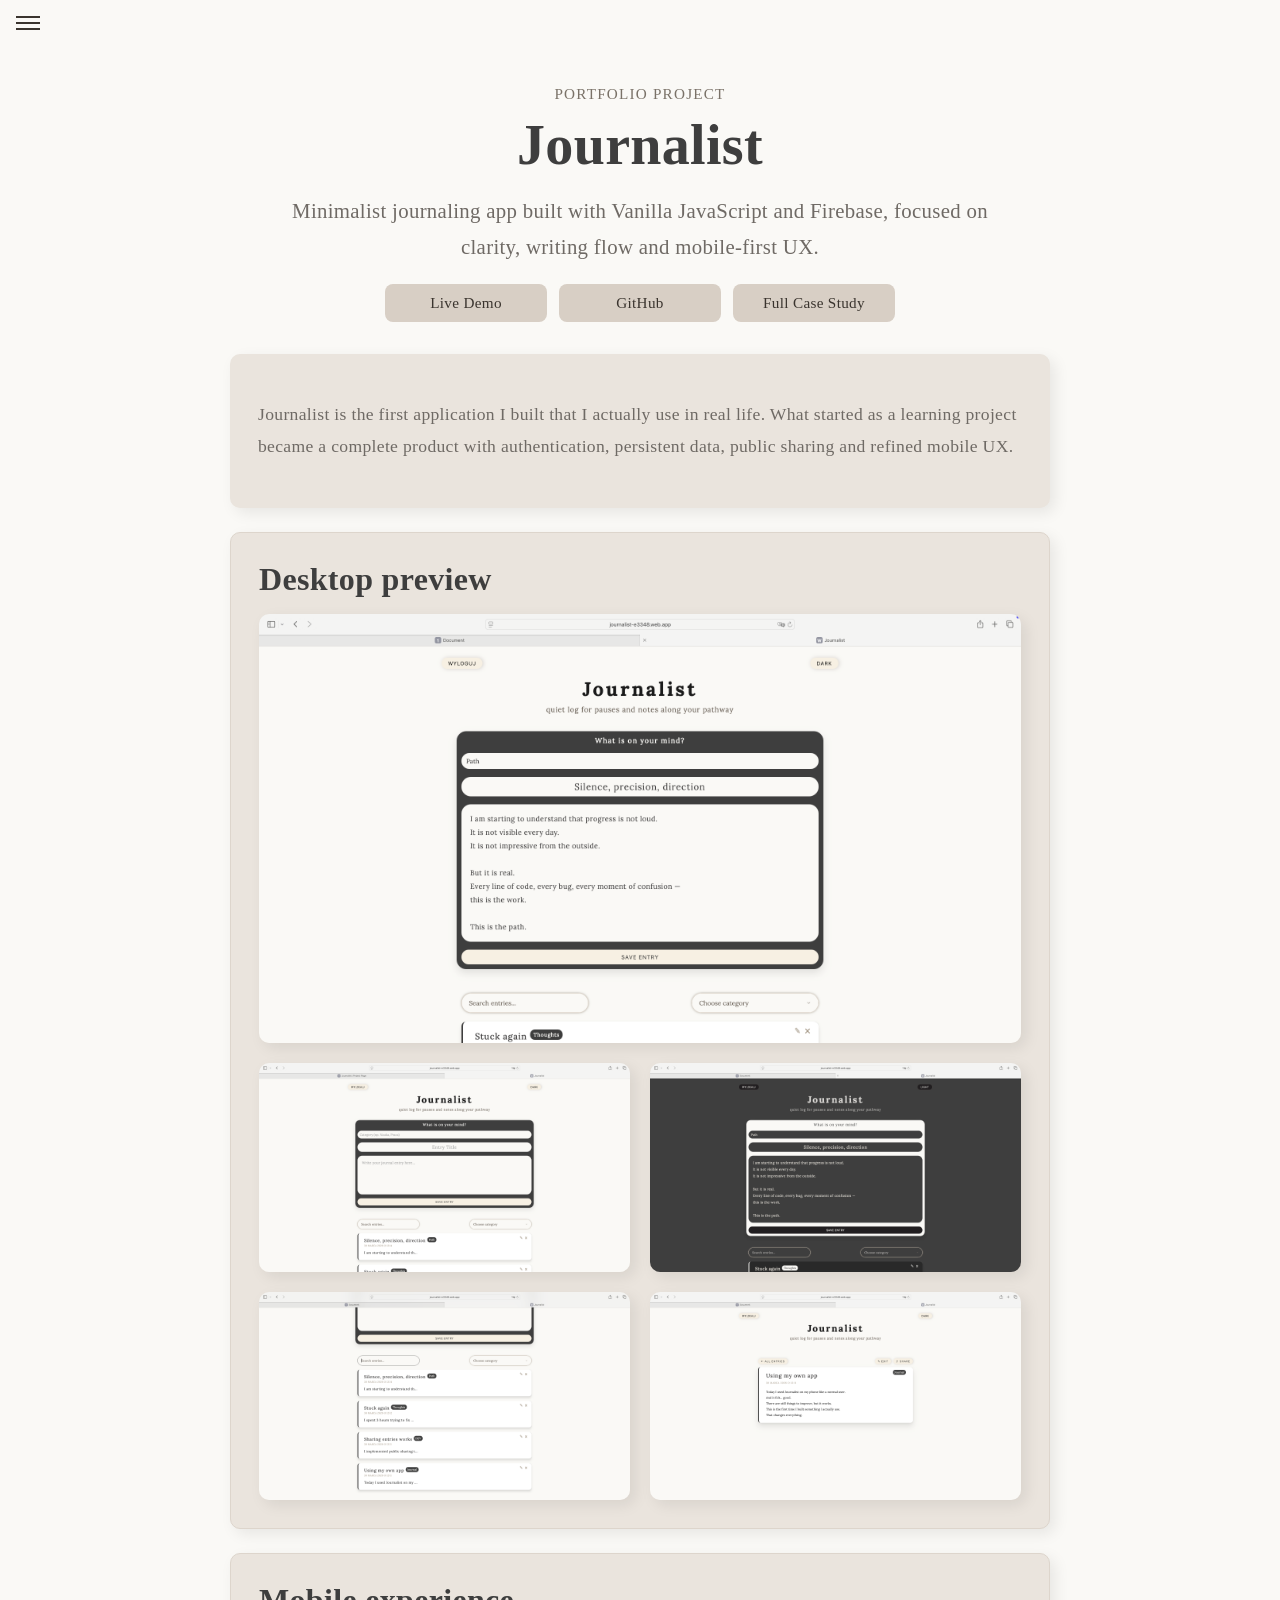
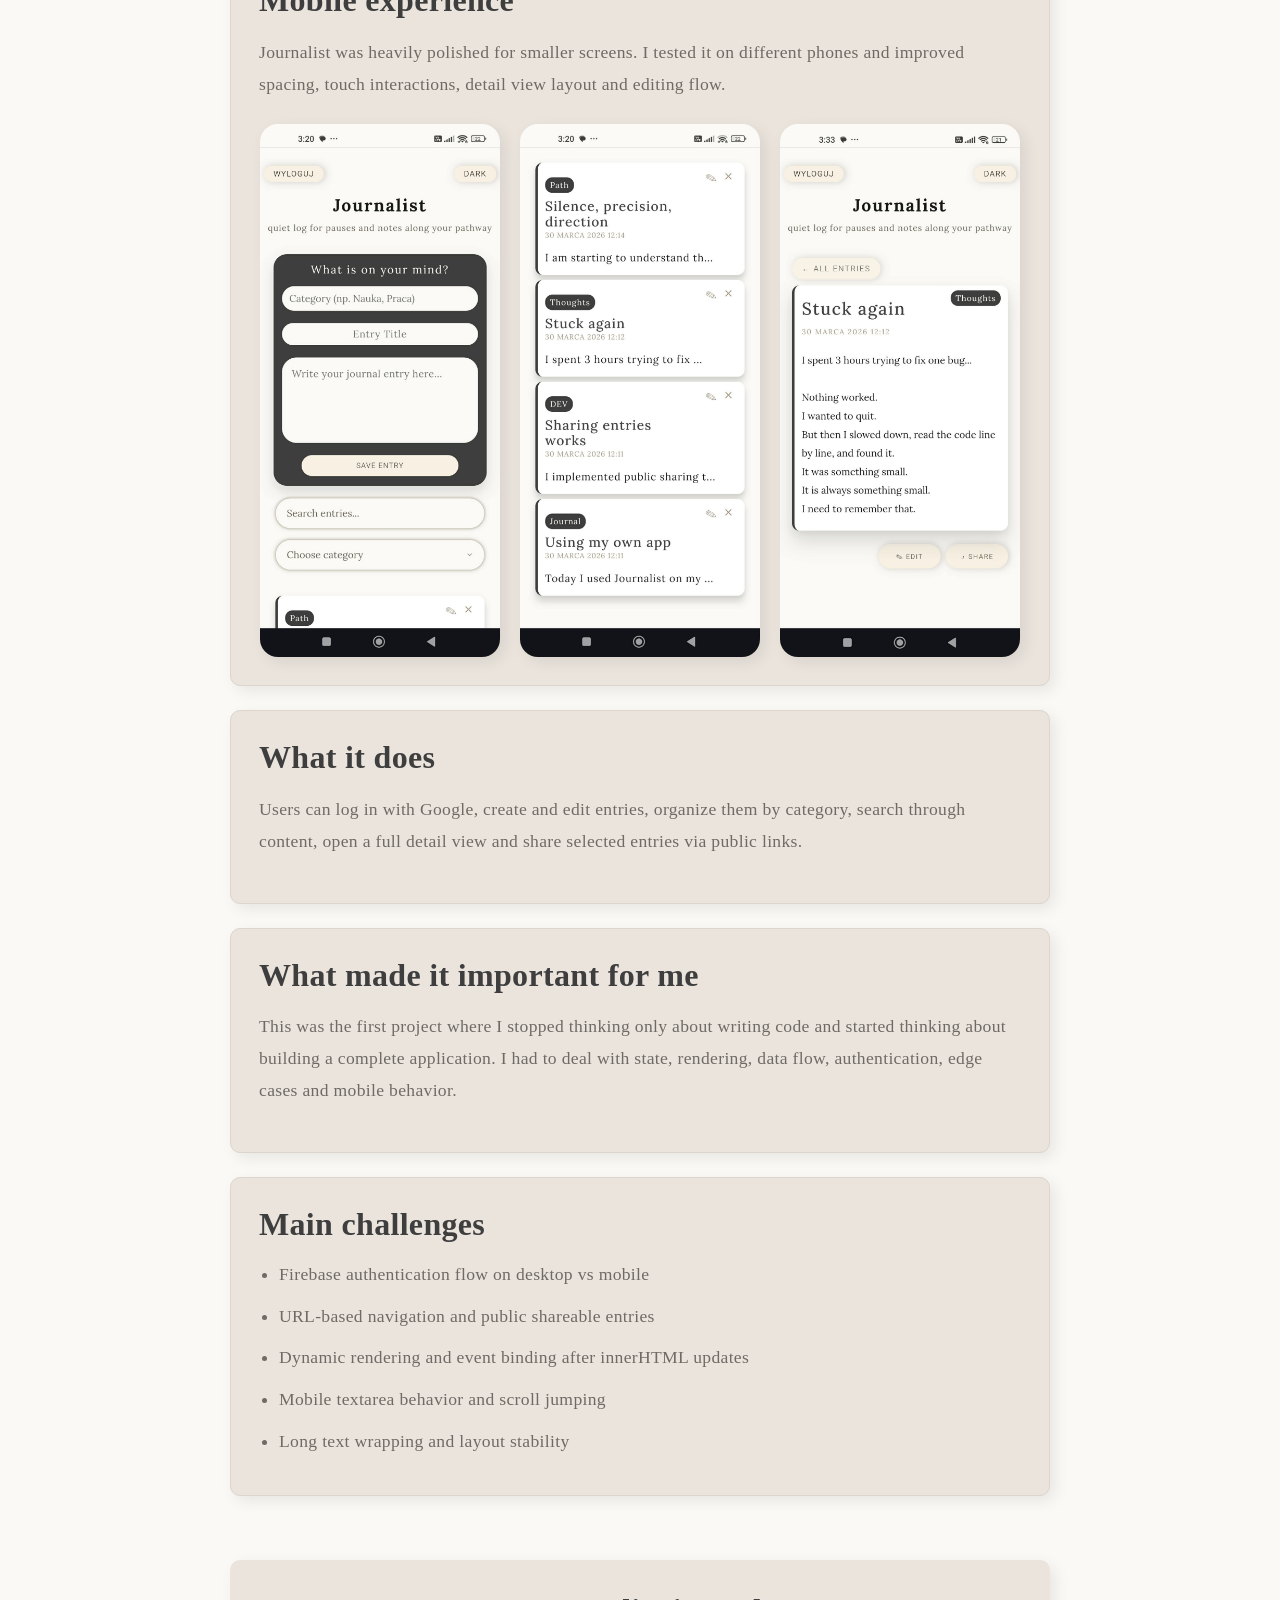
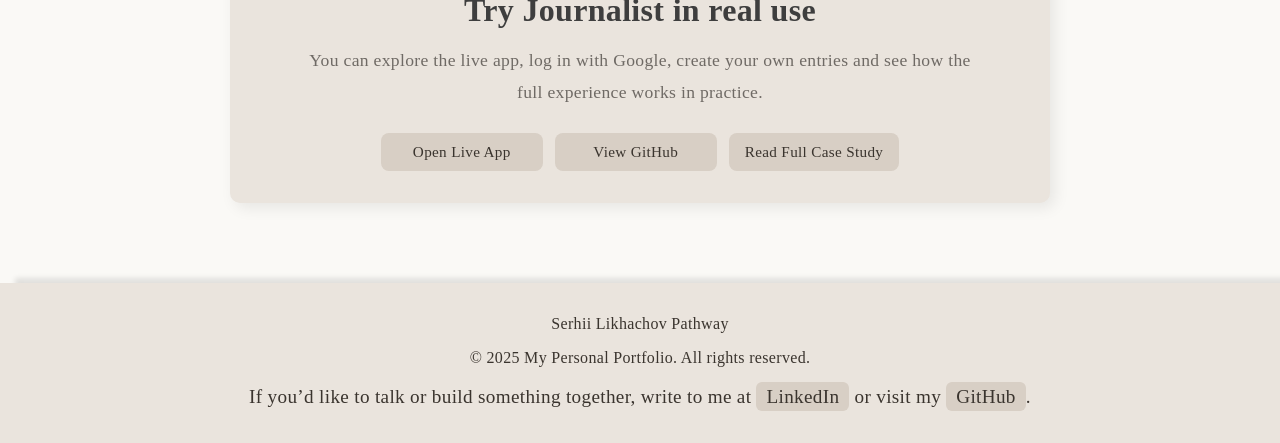
==== Journalist.html @ 7573a854 "Initial commit - portfolio ready" ====
<!DOCTYPE html>
<html lang="en">
<head>
  <meta charset="UTF-8" />
  <meta name="viewport" content="width=device-width, initial-scale=1.0" />
  <title>Journalist | Project Page</title>
  <link rel="stylesheet" href="style.css" />
  <link rel="preconnect" href="https://fonts.googleapis.com">
  <link rel="preconnect" href="https://fonts.gstatic.com" crossorigin>
  <link href="https://fonts.googleapis.com/css2?family=Lora:ital,wght@0,400..700;1,400..700&display=swap" rel="stylesheet">
</head>
<body>

  <nav id="navbar">
    <div id="ham">
      <span></span>
      <span></span>
      <span></span>
    </div>
    <div id="links">
      <a href="One-page.html">Home</a>
      <a href="One-page.html#Projects_sec">Projects</a>
      <a href="https://journalist-e3348.web.app" target="_blank">Live</a>
      <a href="https://github.com/SergioAlivero-ww/Journalist-app" target="_blank">GitHub</a>
    </div>
  </nav>

  <main id="journalist-page">
    <section class="journalist-hero">
      <p class="project-eyebrow">Portfolio Project</p>
      <h1>Journalist</h1>
      <p class="journalist-lead">
        Minimalist journaling app built with Vanilla JavaScript and Firebase,
        focused on clarity, writing flow and mobile-first UX.
      </p>

      <div class="project-links">
        <a href="https://journalist-e3348.web.app" target="_blank">Live Demo</a>
        <a href="https://github.com/SergioAlivero-ww/Journalist-app" target="_blank">GitHub</a>
        <a href="https://github.com/SergioAlivero-ww/Journalist-app/blob/main/CASE_STUDY.md" target="_blank">Full Case Study</a>
      </div>
    </section>

    <section class="journalist-intro">
      <p>
        Journalist is the first application I built that I actually use in real life.
        What started as a learning project became a complete product with authentication,
        persistent data, public sharing and refined mobile UX.
      </p>
    </section>

    <section class="journalist-section">
  <h2>Desktop preview</h2>
  <div class="journalist-gallery">
    <img src="imgs/journalist-cover.png" alt="Journalist main editor view" />
    <img src="imgs/journalist-1.png" alt="Journalist light mode interface" />
    <img src="imgs/journalist-2.png" alt="Journalist dark mode interface" />
    <img src="imgs/journalist-3.png" alt="Journalist entries list view" />
    <img src="imgs/journalist-4.png" alt="Journalist detail view" />
  </div>
</section>

<section class="journalist-section">
  <h2>Mobile experience</h2>
  <p>
    Journalist was heavily polished for smaller screens. I tested it on different phones
    and improved spacing, touch interactions, detail view layout and editing flow.
  </p>

  <div class="journalist-mobile-gallery">
    <img src="imgs/mobile-1.jpg" alt="Journalist mobile editor view" />
    <img src="imgs/mobile-2.jpg" alt="Journalist mobile detail view" />
    <img src="imgs/mobile-3.jpg" alt="Journalist mobile entries list" />
  </div>
</section>

    <section class="journalist-section">
      <h2>What it does</h2>
      <p>
        Users can log in with Google, create and edit entries, organize them by category,
        search through content, open a full detail view and share selected entries via public links.
      </p>
    </section>

    <section class="journalist-section">
      <h2>What made it important for me</h2>
      <p>
        This was the first project where I stopped thinking only about writing code
        and started thinking about building a complete application.
        I had to deal with state, rendering, data flow, authentication, edge cases and mobile behavior.
      </p>
    </section>

    <section class="journalist-section">
      <h2>Main challenges</h2>
      <ul class="journalist-list">
        <li>Firebase authentication flow on desktop vs mobile</li>
        <li>URL-based navigation and public shareable entries</li>
        <li>Dynamic rendering and event binding after innerHTML updates</li>
        <li>Mobile textarea behavior and scroll jumping</li>
        <li>Long text wrapping and layout stability</li>
      </ul>
    </section>
  </main>


  <section class="journalist-final-cta">
  <h2>Try Journalist in real use</h2>
  <p>
    You can explore the live app, log in with Google, create your own entries
    and see how the full experience works in practice.
  </p>

  <div class="project-links">
    <a href="https://journalist-e3348.web.app" target="_blank">Open Live App</a>
    <a href="https://github.com/SergioAlivero-ww/Journalist-app" target="_blank">View GitHub</a>
    <a href="https://github.com/SergioAlivero-ww/Journalist-app/blob/main/CASE_STUDY.md" target="_blank">Read Full Case Study</a>
  </div>
</section>


  <footer id="footer_sec">
    <div id="footer_content">
      <p>Serhii Likhachov Pathway</p>
      <p>© 2025 My Personal Portfolio. All rights reserved.</p>
      <p class="contact">
        If you’d like to talk or build something together, write to me at
        <a href="https://www.linkedin.com/in/serhiilikhachov/" class="footer-link">LinkedIn</a>
        or visit my
        <a href="https://github.com/SergioAlivero-ww" class="footer-link">GitHub</a>.
      </p>
    </div>
  </footer>

  <script src="portfolio.js"></script>
</body>
</html>
---- style.css ----
:root {
  --bg-main: #F4F1ED;        /* tło strony */
  --bg-card: #EAE4DD;        /* karty */
  --bg-dark: #2F2F2F;        /* dark mode / elementy */
  
  --text-main: #3a342e;;      /* główny tekst */
  --text-muted: #6F6A65;     /* mniej ważny */
  --text-heading: #3e3e3e;   /* nagłówki */

  --accent-soft: #D8CFC5;    /* hover / button */
  --accent-strong: #BFAE9F;  /* aktywny */
  
  --border-soft: #DDD5CC;    /* delikatne linie */
}


#navbar {
  display: flex;
  align-items: center;
  justify-content: space-between;
  padding: 16px;
  
}

#ham {
  display: flex;
  flex-direction: column;
  gap: 4px;
  cursor: pointer;
  
}

#ham span {
  width: 24px;
  height: 2px;
  background-color: var(--text-main);

  
}

#links {
  display: none;
}

#links.open {
  display: flex;
  flex-direction: row;
  margin: auto;
  gap: 8px;
  line-height: 0.5;
  
}

#links a {
  position: relative;
  display: inline-block;
  text-decoration: none;
  color: var(--text-heading);
  font-size: 1.1rem;
  padding: 4px 8px;
}

#links a::after {
  content: "";
  position: absolute;
  left: 0;
  bottom: -2px;
  width: 0%;
  height: 1px;
  background-color: var(--text-heading);
  transition: width 0.25s ease;
}

#links a:hover::after {
  width: 100%;
}

body {
  font-family: 'Georgia';
  margin: 0;
  padding: 0;
  background-color:#FAF9F6;
  color: var(--text-main);
  letter-spacing: 0.02em;
}

h1, h2, h3 {
  font-weight: 600;
}

#Hero-sec {
  display: flex;
  align-items: center;
  justify-content: center;
  gap: 48px;
  width: 90%;
  max-width: 1050px;
  margin: 0 auto;
  padding: 72px 0 100px 0;
  box-sizing: border-box;
}

#hero_texts {
  width: 380px;
  flex: 0 0 380px;
  max-width: 380px;
  margin-left: 0;
}

#h1Hero {
  font-size: 3.2rem;
  line-height: 1.1;
  margin-bottom: 20px;
}

#hero_texts p {
  width: 100%;
  line-height: 1.6;
  margin: 0 0 16px 0;
 
}

#hero_img {
  width: 440px;
  flex: 0 0 440px;
  display: flex;
  justify-content: center;
  align-items: center;
}

#imgHero {
  width: 100%;
  max-width: 440px;
  height: auto;
  display: block;
  border-radius: 8px;
}


/* ==============
   PROJECT SECTION
 ===============*/


#Projects_sec {
  width: 90%;
  max-width: 1200px;
  margin: 40px auto 80px auto;
  display: flex;
  flex-direction: column;
  gap: 32px;
  align-items: center;
}

.project-card {
  width: 100%;
  max-width: 780px;
  background-color: var(--bg-card);
  padding: 28px;
  border-radius: 10px;
  box-shadow: 5px 5px 15px rgba(0, 0, 0, 0.08);
  box-sizing: border-box;
}

.project-card {
  border: 1px solid var(--border-soft);
}

.project-card {
  text-align: center;
}

.project-card img {
  width: 100%;
  max-width: 600px;
  margin: 0 auto 20px auto;
  display: block;
  border-radius: 10px;
}

.project-card h3 {
  font-size: 2rem;
  margin: 0 0 12px 0;
  color: var( --text-main);
}

.project-card p {
  font-size: 1.1rem;
  line-height: 1.6;
  color: var(--text-muted);
  margin: 0 0 16px 0;
}

.project-card-links {
  display: flex;
  gap: 10px;
  flex-wrap: wrap;
  margin-top: 20px;
  justify-content: center;
}

.project-card-links a {
  display: inline-flex;
  align-items: center;
  justify-content: center;
  min-width: 120px;
  padding: 10px 16px;
  border-radius: 8px;
  background: var(--accent-soft);
  color: var(--text-main);
  text-decoration: none;
  font-size: 0.95rem;
}

.project-card-links a {
  transition: all 0.2s ease;
}

.project-card-links a:hover {
  transform: translateY(-2px);
  background: var(--accent-strong);
}

.project-links a {
  display: inline-flex;
  align-items: center;
  justify-content: center;
  min-width: 130px;
  background: var(--accent-soft);
  padding: 10px 16px;
  border-radius: 8px;
  font-size: 0.95rem;
  color: var(--text-main);
  text-decoration: none;
}

.journalist-section {
  border: 1px solid var(--border-soft);
}

.project-links a:hover {
  background: var(--accent-strong);
  transform: translateY(-2px);
}
.project-links a {
  transition: all 0.2s ease;
}
.project-links {
  display: flex;
  gap: 12px;
  justify-content: center;
  align-items: center;
  flex-wrap: wrap;
  margin-top: 20px;
}

.project-note {
  font-size: 1rem;
  line-height: 1.6;
  color: var(--text-muted);
  margin: 0 0 16px 0;
}

.journalist-mobile-gallery {
  display: flex;
  gap: 20px;
  justify-content: center;
  flex-wrap: wrap;
  margin-top: 24px;
}

.journalist-mobile-gallery img {
  width: 240px;
  max-width: 100%;
  display: block;
  border-radius: 18px;
  box-shadow: 5px 5px 15px rgba(0, 0, 0, 0.08);
}



/* ===============
  LAST CTA
================ */


.journalist-final-cta {
  width: 100%;
  max-width: 820px;
  margin: 0 auto 80px auto;
  background-color: var(--bg-card);
  padding: 32px 28px;
  border-radius: 10px;
  box-shadow: 5px 5px 15px rgba(0, 0, 0, 0.08);
  box-sizing: border-box;
  text-align: center;
}

.journalist-final-cta h2 {
  margin-top: 0;
  margin-bottom: 16px;
  font-size: 2rem;
}

.journalist-final-cta p {
  font-size: 1.1rem;
  line-height: 1.8;
  color: var(--text-muted);
  max-width: 680px;
  margin: 0 auto 24px auto;
}


/* ==============
    FOOTER
================ */

#footer_sec {
  text-align: center;
  padding: 16px;
  background-color: var(--bg-card);
  margin-top: 40px;
  box-shadow: 15px -5px 5px rgba(0, 0, 0, 0.1);
}

.footer-link {
  padding: 4px 10px;
  border-radius: 6px;
  background: var(--accent-soft);
  color: var(--text-main);
  text-decoration: none;
  transition: all 0.2s ease;
}

.footer-link:hover {
  background: var(--accent-strong);
  transform: translateY(-1px);
}

.contact {
  font-size: 1.2em;
  color: var(--text-main);

}


.project-preview-link {
  display: block;
  border-radius: 8px;
  overflow: hidden;
}

.project-preview-link img {
  width: 100%;
  display: block;
  transition: transform 0.3s ease, filter 0.3s ease;
}

.project-preview-link:hover img {
  transform: scale(1.02);
  filter: brightness(0.95);
}

.project-preview-link {
  position: relative;
}

.project-preview-link::after {
  content: "View Case Study";
  position: absolute;
  bottom: 12px;
  right: 12px;
  background: rgba(0,0,0,0.6);
  color: white;
  padding: 6px 10px;
  font-size: 0.9rem;
  border-radius: 6px;
  opacity: 0;
  transition: opacity 0.2s ease;
}

.project-preview-link:hover::after {
  opacity: 1;
}

/* ================
   JOURNALIST CASE STUDY
==================== */

#journalist-page {
  width: 90%;
  max-width: 1100px;
  margin: 0 auto 64px auto;
  display: flex;
  flex-direction: column;
  gap: 24px;
}

.journalist-hero {
  text-align: center;
  padding: 24px 0 8px 0;
}

.project-eyebrow {
  font-size: 0.95rem;
  letter-spacing: 0.08em;
  text-transform: uppercase;
  color: #7a7268;
  margin-bottom: 10px;
}

.journalist-hero h1 {
  font-size: 3.5rem;
  margin: 0 0 16px 0;
}

.journalist-lead {
  max-width: 760px;
  margin: 0 auto;
  font-size: 1.3rem;
  line-height: 1.7;
  color: var(--text-muted);
}

.journalist-intro,
.journalist-section {
  width: 100%;
  max-width: 820px;
  margin: 0 auto;
  background-color: var(--bg-card);
  padding: 28px;
  border-radius: 10px;
  box-shadow: 5px 5px 15px rgba(0, 0, 0, 0.08);
  box-sizing: border-box;
}

.journalist-section h2 {
  margin-top: 0;
  margin-bottom: 16px;
  font-size: 2rem;
}

.journalist-intro p,
.journalist-section p,
.journalist-list {
  font-size: 1.1rem;
  line-height: 1.8;
  color: var(--text-muted);
}

.journalist-gallery {
  display: grid;
  grid-template-columns: 1fr;
  gap: 20px;
}

.journalist-gallery img {
  width: 100%;
  display: block;
  border-radius: 10px;
  box-shadow: 5px 5px 15px rgba(0, 0, 0, 0.08);
}

.journalist-list {
  padding-left: 20px;
  margin: 0;
}

.journalist-list li {
  margin-bottom: 10px;
}

@media (min-width: 900px) {
  .journalist-gallery {
    grid-template-columns: 1fr 1fr;
  }

  .journalist-gallery img:first-child {
    grid-column: 1 / -1;
  }
}


/* ====================
    MNIEJ NIŻ 1100PX
====================*/

@media (max-width: 1100px) {
  #Hero-sec {
    flex-direction: column;
    gap: 36px;
    padding: 40px 0 56px 0;
    align-items: center;
  }

  #hero_img,
  #hero_texts {
    width: 100%;
    max-width: 420px;
    flex: none;
  }

  #hero_texts {
    text-align: left;
  }

  #imgHero {
    max-width: 420px;
  }
}

h1, h2, h3 {
  color: var(--text-heading) !important;
}
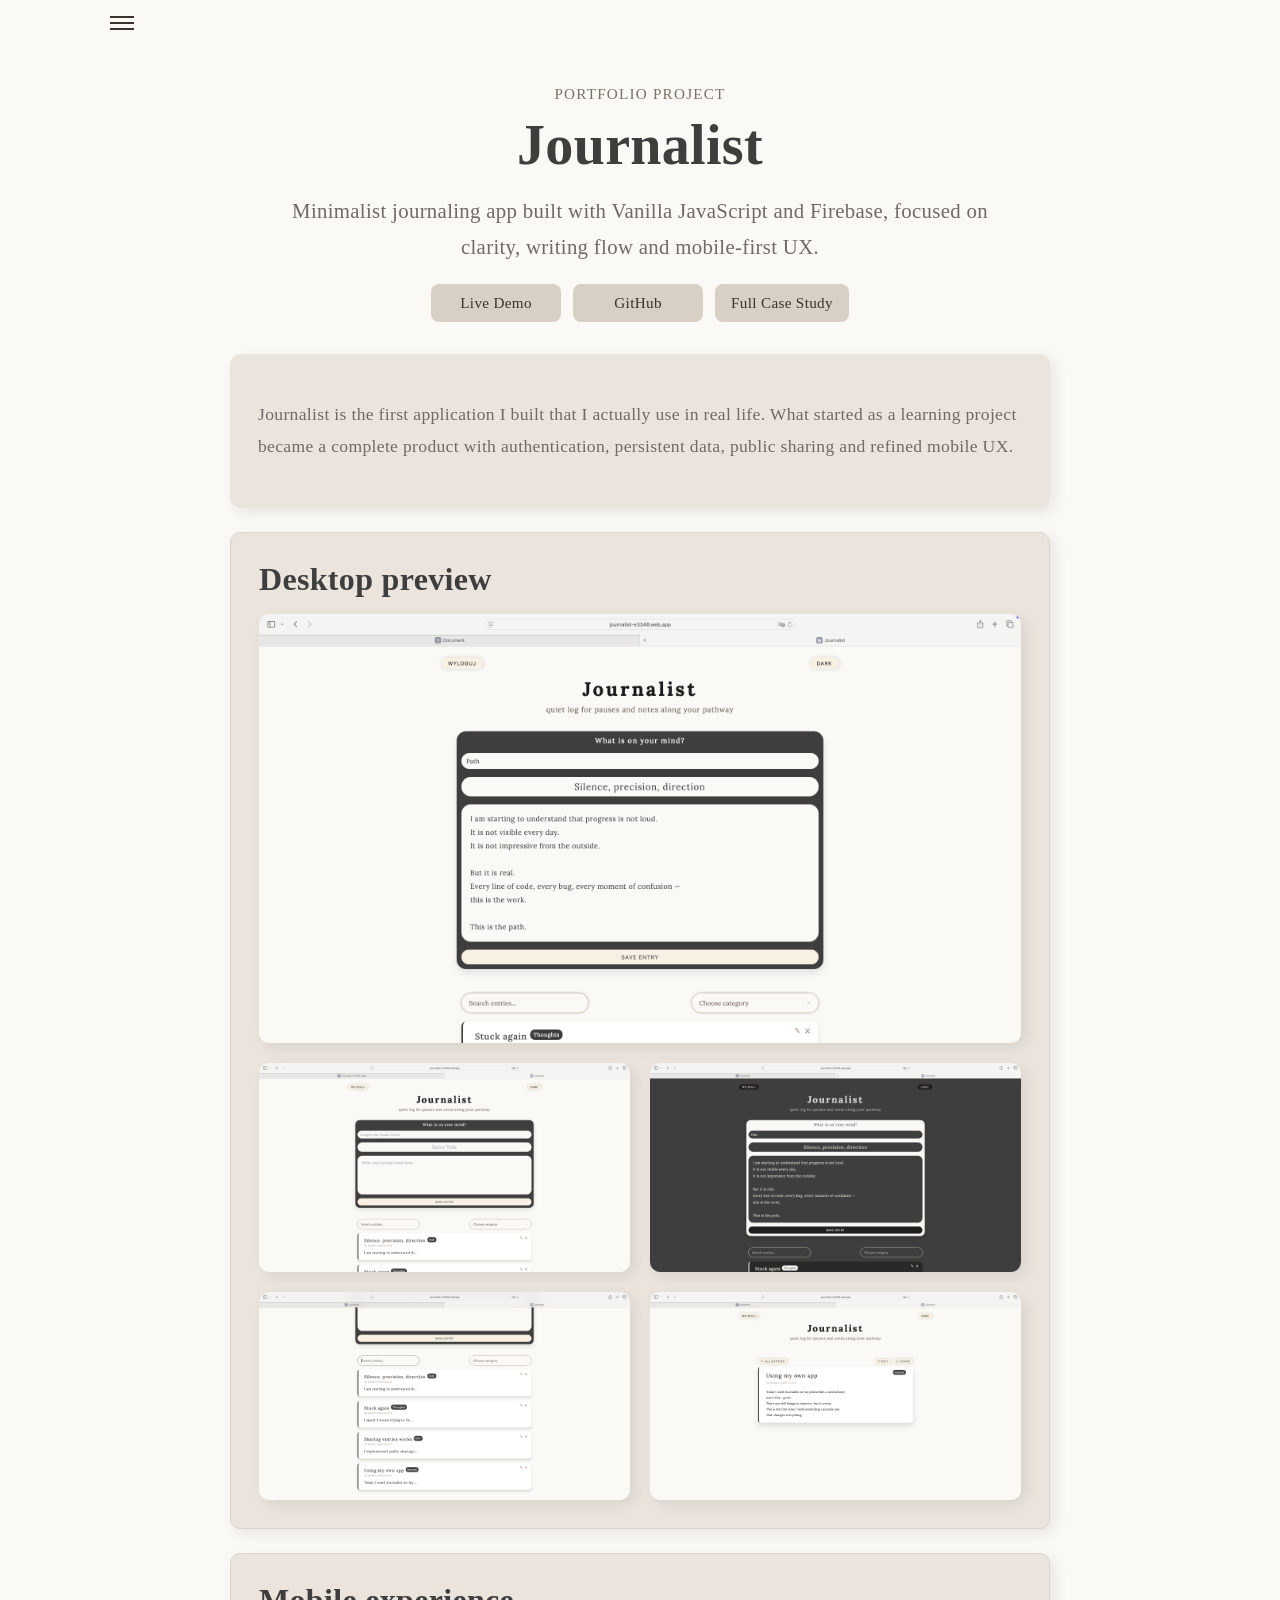
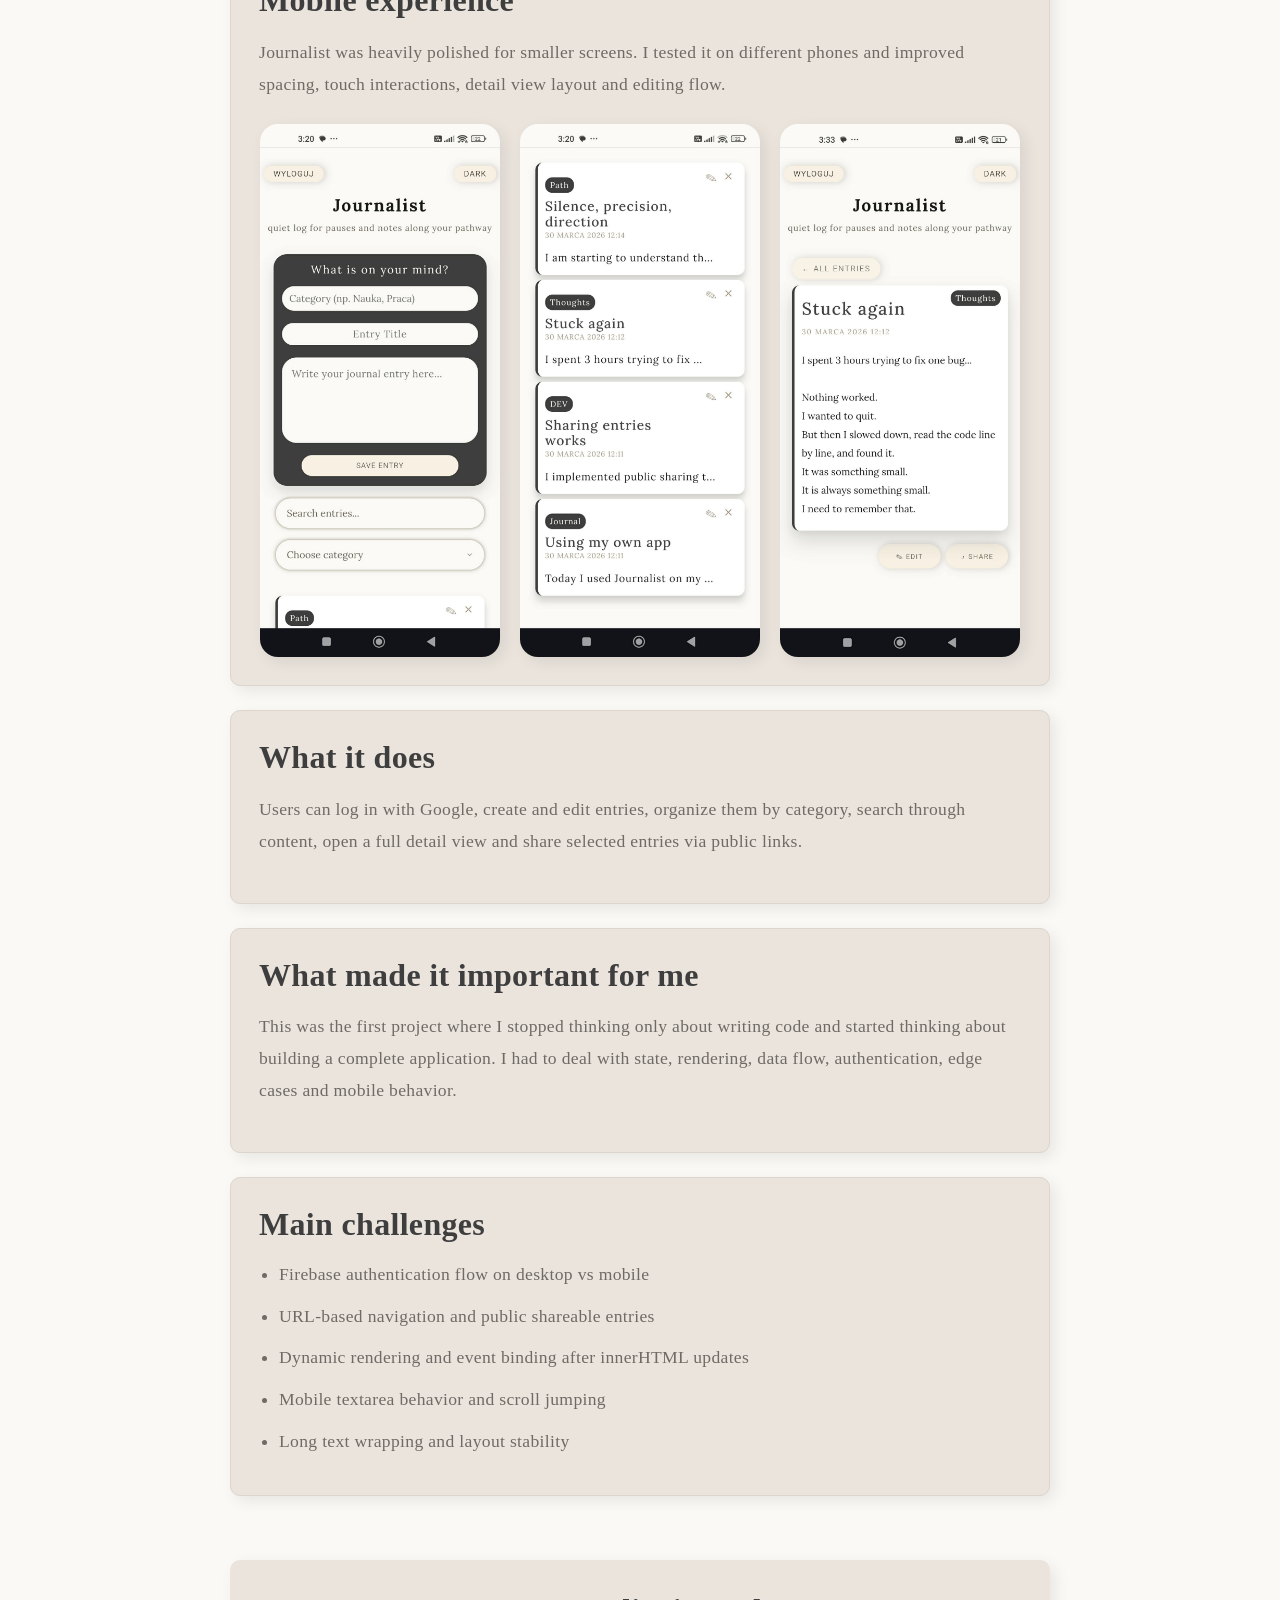
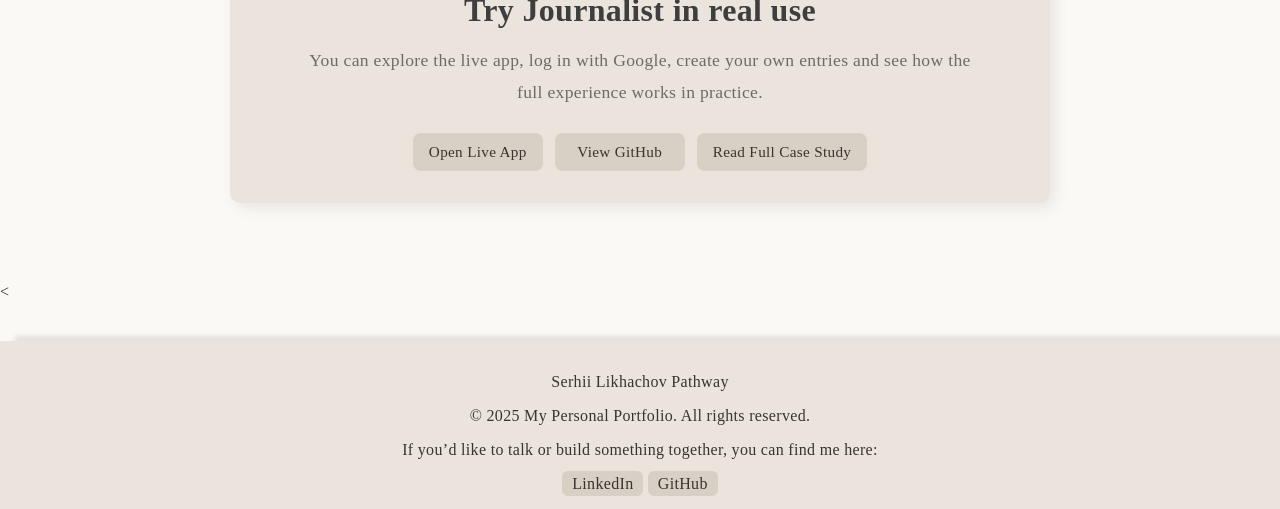
==== commit 8ef41621: "final polish: mobile layout fixes, navbar improvements and footer redesign" ====
--- a/Journalist.html
+++ b/Journalist.html
@@ -18,8 +18,8 @@
       <span></span>
     </div>
     <div id="links">
-      <a href="One-page.html">Home</a>
-      <a href="One-page.html#Projects_sec">Projects</a>
+      <a href="index.html">Home</a>
+      <a href="index.html#Projects">Projects</a>
       <a href="https://journalist-e3348.web.app" target="_blank">Live</a>
       <a href="https://github.com/SergioAlivero-ww/Journalist-app" target="_blank">GitHub</a>
     </div>
@@ -119,18 +119,19 @@
 </section>
 
 
-  <footer id="footer_sec">
-    <div id="footer_content">
-      <p>Serhii Likhachov Pathway</p>
-      <p>© 2025 My Personal Portfolio. All rights reserved.</p>
-      <p class="contact">
-        If you’d like to talk or build something together, write to me at
-        <a href="https://www.linkedin.com/in/serhiilikhachov/" class="footer-link">LinkedIn</a>
-        or visit my
-        <a href="https://github.com/SergioAlivero-ww" class="footer-link">GitHub</a>.
-      </p>
-    </div>
-  </footer>
+  <<footer id="Contact">
+  <p>Serhii Likhachov Pathway</p>
+  <p>© 2025 My Personal Portfolio. All rights reserved.</p>
+
+  <p class="footer-text">
+    If you’d like to talk or build something together, you can find me here:
+  </p>
+
+  <div class="footer-links">
+    <a class="footer-link" href="https://www.linkedin.com/in/serhiilikhachov/?skipRedirect=true">LinkedIn</a>
+    <a class="footer-link" href="https://github.com/SergioAlivero-ww">GitHub</a>
+  </div>
+</footer>
 
   <script src="portfolio.js"></script>
 </body>
--- a/style.css
+++ b/style.css
@@ -1,3 +1,17 @@
+
+
+html {
+  scroll-behavior: smooth;
+}
+
+* {
+  box-sizing: border-box;
+}
+
+html, body {
+  overflow-x: hidden;
+}
+
 :root {
   --bg-main: #F4F1ED;        /* tło strony */
   --bg-card: #EAE4DD;        /* karty */
@@ -15,11 +29,15 @@
 
 
 #navbar {
+  position: relative;
   display: flex;
   align-items: center;
-  justify-content: space-between;
-  padding: 16px;
-  
+  justify-content: flex-start;
+  width: 100%;
+  max-width: 1100px;
+  margin: 0 auto;
+  padding: 16px 20px;
+  box-sizing: border-box;
 }
 
 #ham {
@@ -27,28 +45,17 @@
   flex-direction: column;
   gap: 4px;
   cursor: pointer;
-  
+  z-index: 20;
 }
 
 #ham span {
   width: 24px;
   height: 2px;
   background-color: var(--text-main);
-
-  
 }
 
 #links {
   display: none;
-}
-
-#links.open {
-  display: flex;
-  flex-direction: row;
-  margin: auto;
-  gap: 8px;
-  line-height: 0.5;
-  
 }
 
 #links a {
@@ -71,6 +78,18 @@
   transition: width 0.25s ease;
 }
 
+#links.open {
+  position: absolute;
+  top: 12px;
+  left: 50%;
+  transform: translateX(-50%);
+  display: flex;
+  flex-direction: row;
+  align-items: center;
+  justify-content: center;
+  gap: 28px;
+  white-space: nowrap;
+}
 #links a:hover::after {
   width: 100%;
 }
@@ -88,8 +107,8 @@
   font-weight: 600;
 }
 
-#Hero-sec {
-  display: flex;
+#Home {
+  display: flex; 
   align-items: center;
   justify-content: center;
   gap: 48px;
@@ -137,12 +156,41 @@
 }
 
 
+/* =============
+    ABOUT ME
+=============== */
+
+.about-section {
+  width: 90%;
+  max-width: 800px;
+  margin: 0 auto 80px auto;
+  background-color: var(--bg-card);
+  padding: 28px;
+  border-radius: 10px;
+  box-shadow: 5px 5px 15px rgba(0, 0, 0, 0.08);
+  border: 1px solid var(--border-soft);
+  text-align: center;
+}
+
+.about-section h2 {
+  margin-top: 0;
+  margin-bottom: 16px;
+  font-size: 2rem;
+}
+.about-section p {
+  font-size: 1.1rem;
+  line-height: 1.8;
+  color: var(--text-muted);
+  max-width: 600px;
+  margin: 0 auto 16px;
+}
+
 /* ==============
    PROJECT SECTION
  ===============*/
 
 
-#Projects_sec {
+#Projects {
   width: 90%;
   max-width: 1200px;
   margin: 40px auto 80px auto;
@@ -315,7 +363,7 @@
     FOOTER
 ================ */
 
-#footer_sec {
+#Contact {
   text-align: center;
   padding: 16px;
   background-color: var(--bg-card);
@@ -486,7 +534,7 @@
 ====================*/
 
 @media (max-width: 1100px) {
-  #Hero-sec {
+  #Home {
     flex-direction: column;
     gap: 36px;
     padding: 40px 0 56px 0;
@@ -511,4 +559,149 @@
 
 h1, h2, h3 {
   color: var(--text-heading) !important;
-} +} 
+
+/* ============
+     MOBILE
+=============== */
+
+@media (max-width: 600px) {
+  #Home {
+    width: 100%;
+    max-width: 100%;
+    padding: 24px 20px 40px;
+    gap: 24px;
+    margin: 0 auto;
+  }
+
+  #hero_texts {
+    width: 100%;
+    max-width: 100%;
+    flex: none;
+    text-align: center;
+    margin: 0 auto;
+  }
+
+  #h1Hero {
+    font-size: 2.2rem;
+    line-height: 1.05;
+    margin-bottom: 16px;
+  }
+
+  #hero_texts p {
+    font-size: 1rem;
+    line-height: 1.7;
+  }
+
+  #hero_img {
+    width: 100%;
+    max-width: 100%;
+    flex: none;
+    margin: 0 auto;
+  }
+
+  #imgHero {
+    width: 100%;
+    max-width: 100%;
+    height: auto;
+    margin: 0 auto;
+  }
+
+  .about-section,
+  #Projects,
+  .project-card,
+  .journalist-final-cta,
+  #journalist-page,
+  .journalist-intro,
+  .journalist-section {
+    width: 100%;
+    max-width: 100%;
+  }
+}
+
+/* ==============
+   NAV BAR MOBILE
+   ============ */
+
+@media (max-width: 700px) {
+  #navbar {
+    padding: 16px 20px;
+  }
+
+  #links.open {
+    position: absolute;
+    top: 56px;
+    left: 20px;
+    right: 20px;
+    transform: none;
+    display: flex;
+    flex-direction: column;
+    align-items: flex-start;
+    justify-content: flex-start;
+    gap: 12px;
+    background: #FAF9F6;
+    padding: 16px;
+    border: 1px solid var(--border-soft);
+    border-radius: 10px;
+    box-shadow: 5px 5px 15px rgba(0, 0, 0, 0.08);
+    line-height: 1.2;
+    white-space: normal;
+  }
+
+  #links a {
+    font-size: 1.1rem;
+    padding: 4px 0;
+  }
+
+  #links a::after {
+    display: none;
+  }
+}
+
+/* ==============
+  footer mobile
+  ============= */
+
+  @media (max-width: 600px) {
+  #Contact {
+    padding: 32px 20px;
+    margin-top: 32px;
+    box-shadow: none;
+  }
+
+  #Contact h2,
+  #Contact h3,
+  #Contact p {
+    max-width: 100%;
+  }
+
+  #Contact p {
+    font-size: 1rem;
+    line-height: 1.7;
+    margin: 0 auto 14px;
+  }
+
+  .contact {
+    font-size: 1rem;
+    line-height: 1.7;
+  }
+
+  .footer-text {
+    max-width: 300px;
+    margin: 0 auto 16px;
+  }
+
+  .footer-links {
+    display: flex;
+    flex-direction: column;
+    align-items: center;
+    gap: 12px;
+    margin-top: 12px;
+  }
+
+  .footer-link {
+    display: inline-block;
+    padding: 8px 14px;
+    font-size: 1rem;
+  }
+}
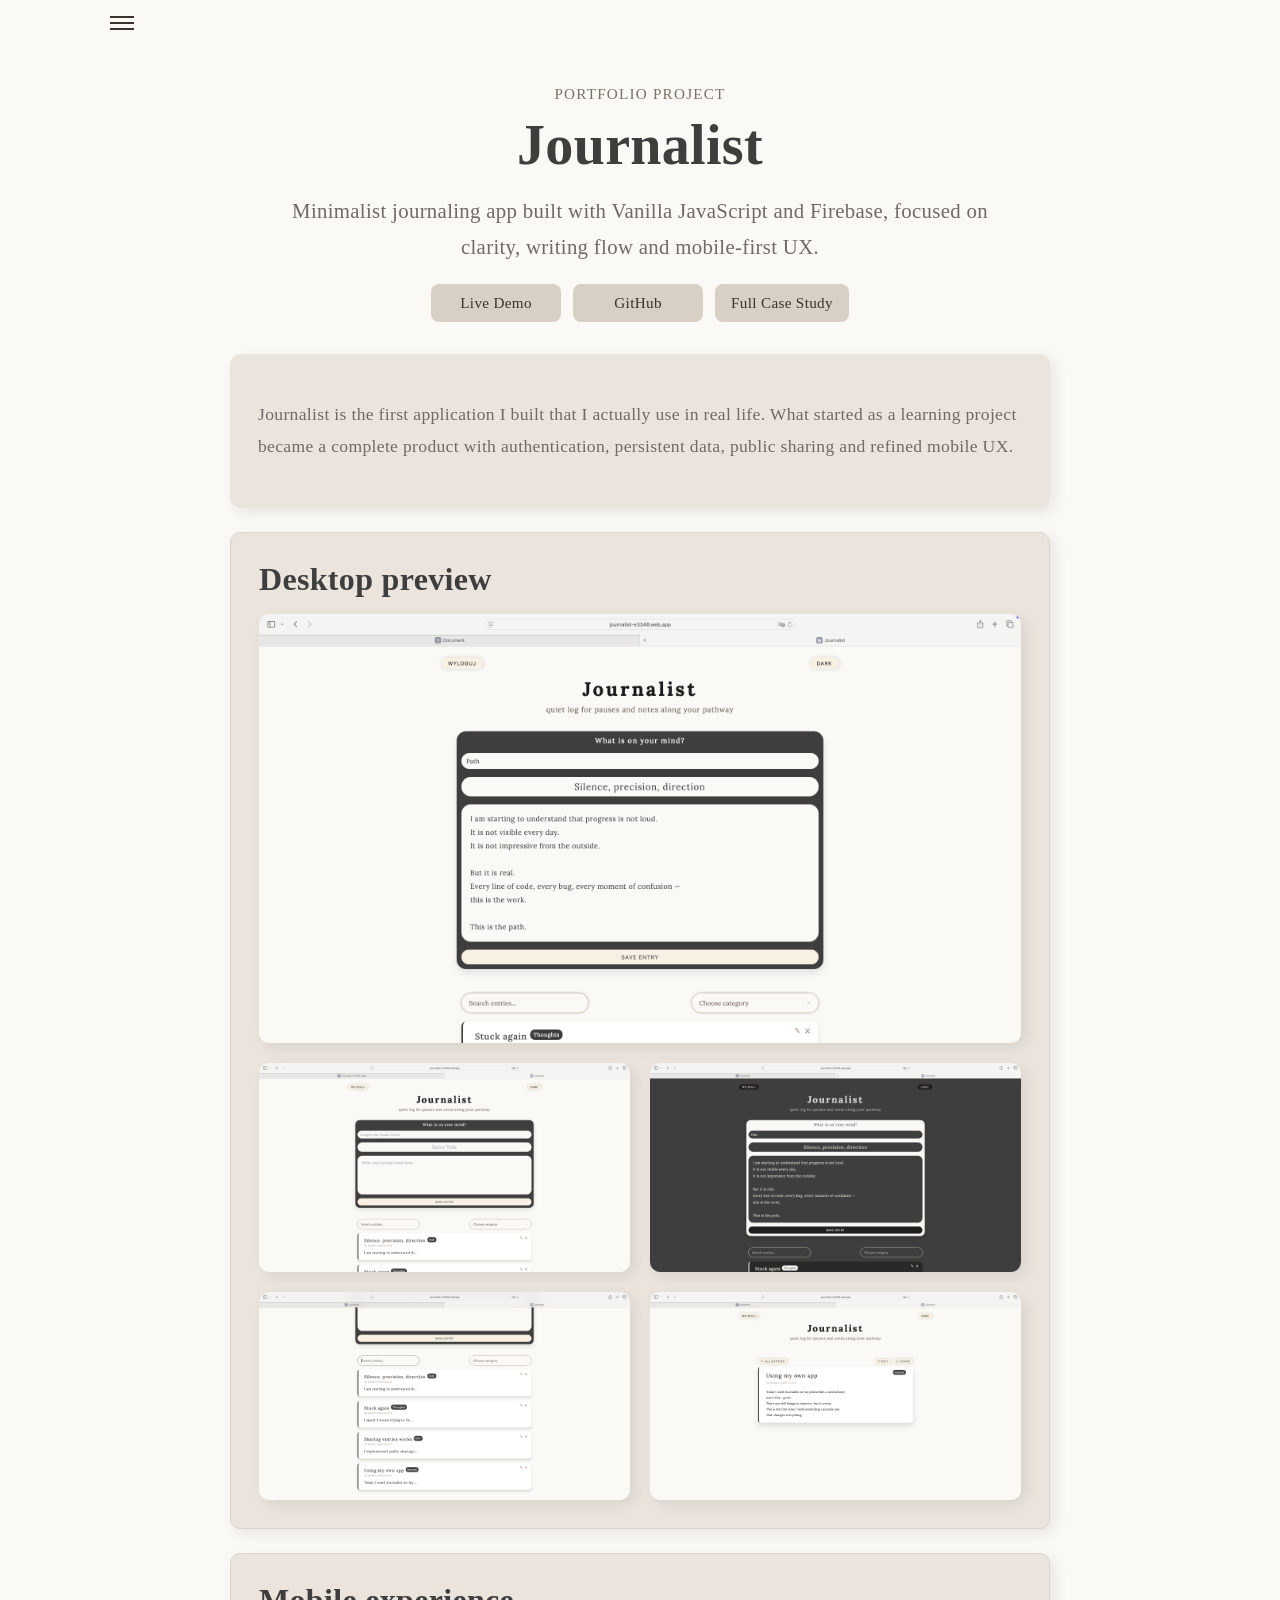
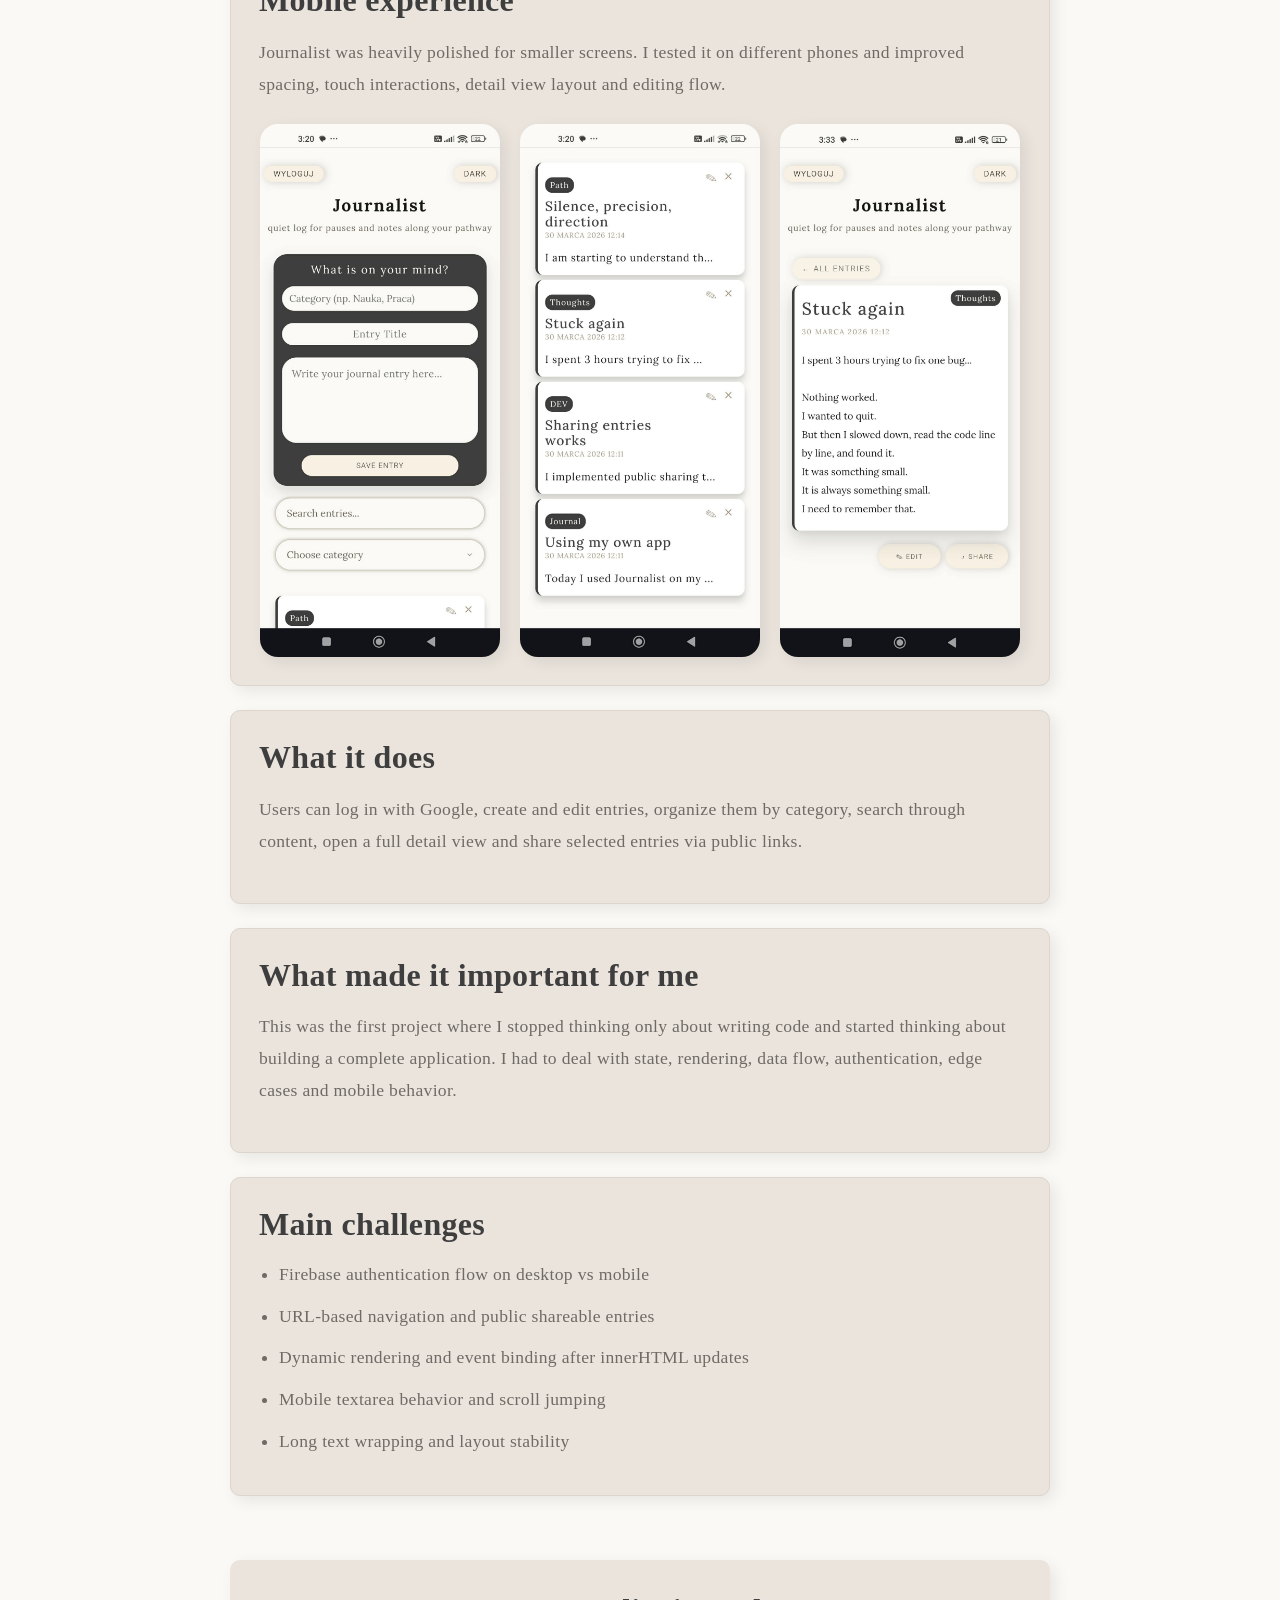
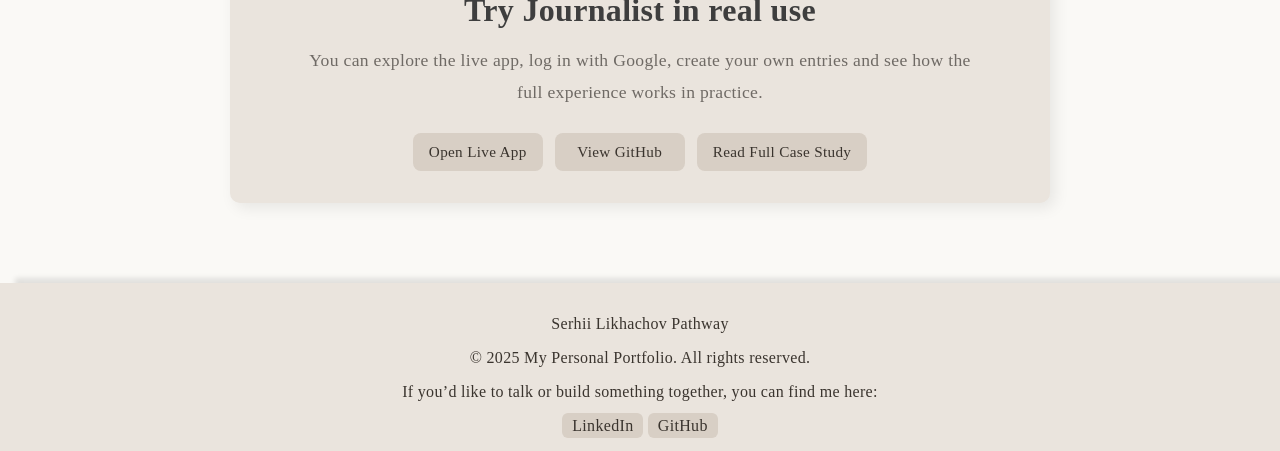
==== commit 0275bbab: "Add Ritual page to portfolio" ====
--- a/Journalist.html
+++ b/Journalist.html
@@ -119,7 +119,7 @@
 </section>
 
 
-  <<footer id="Contact">
+  <footer id="Contact">
   <p>Serhii Likhachov Pathway</p>
   <p>© 2025 My Personal Portfolio. All rights reserved.</p>
 
